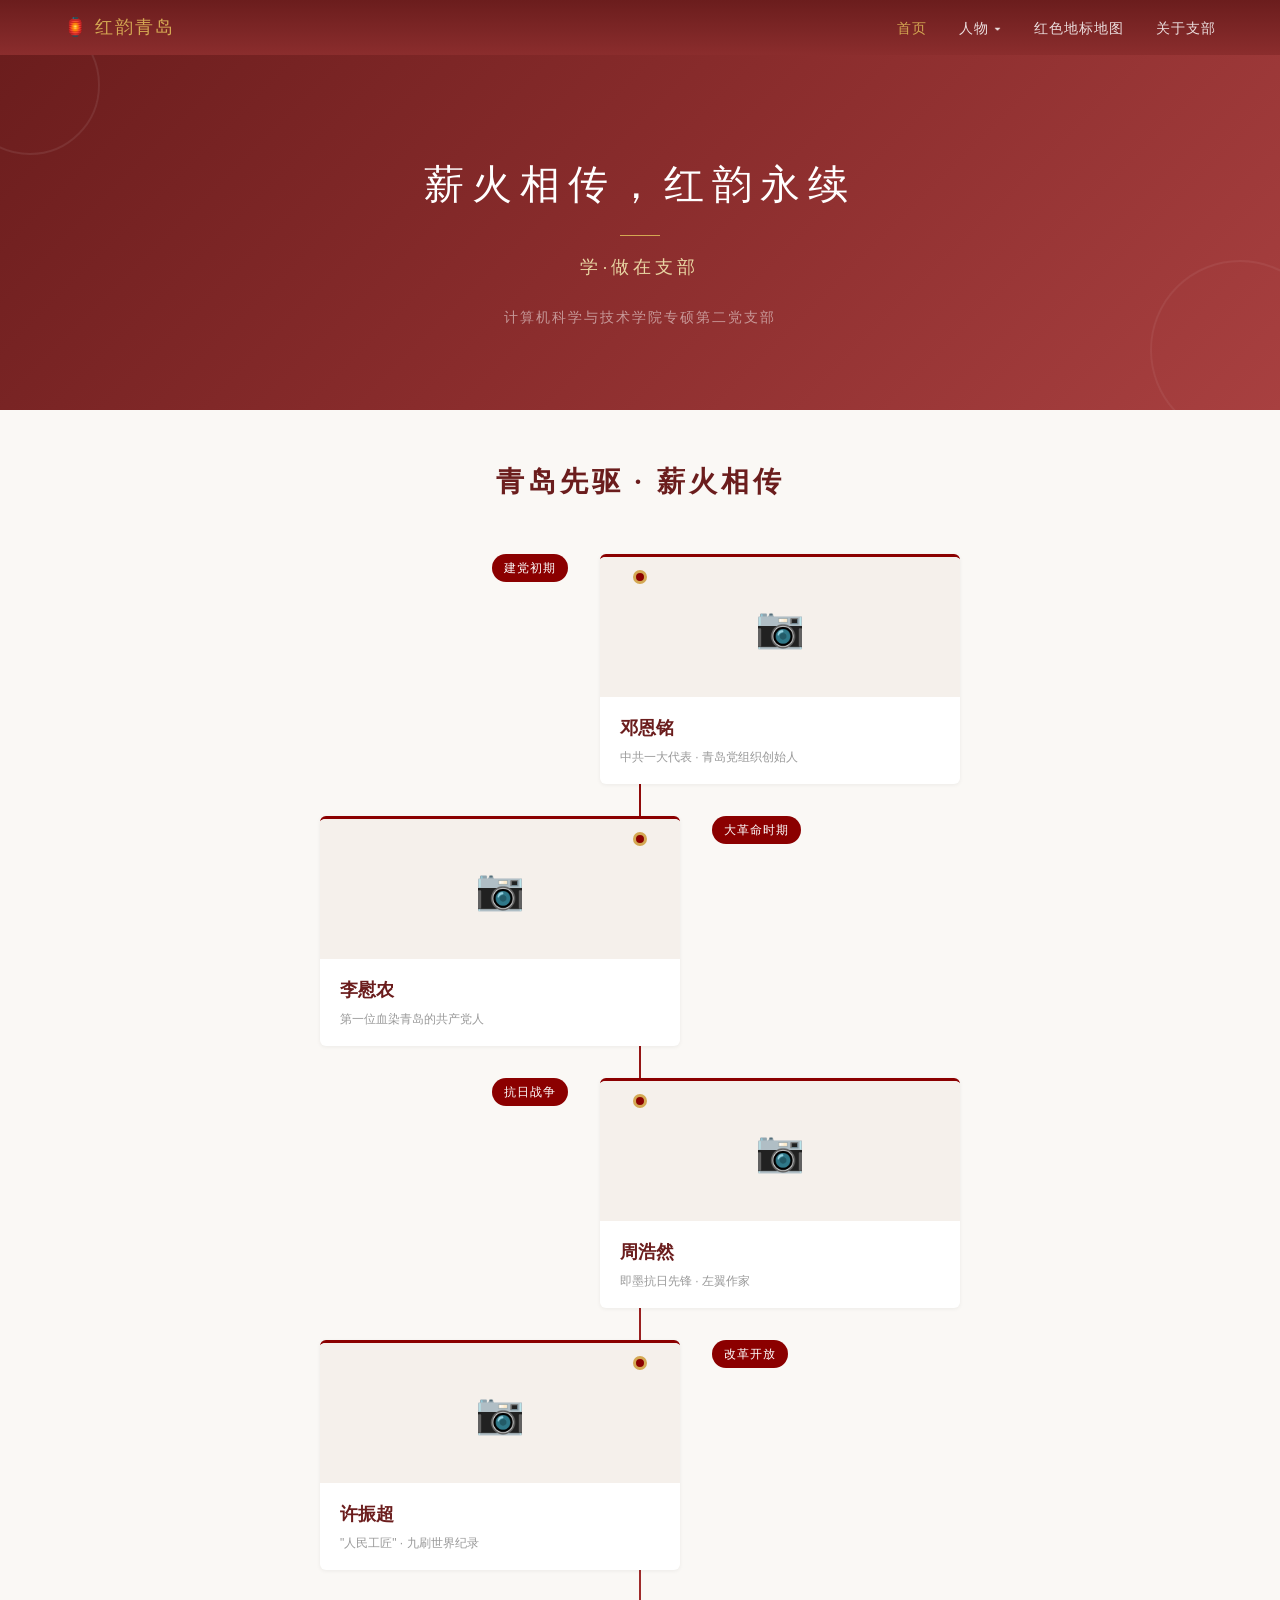
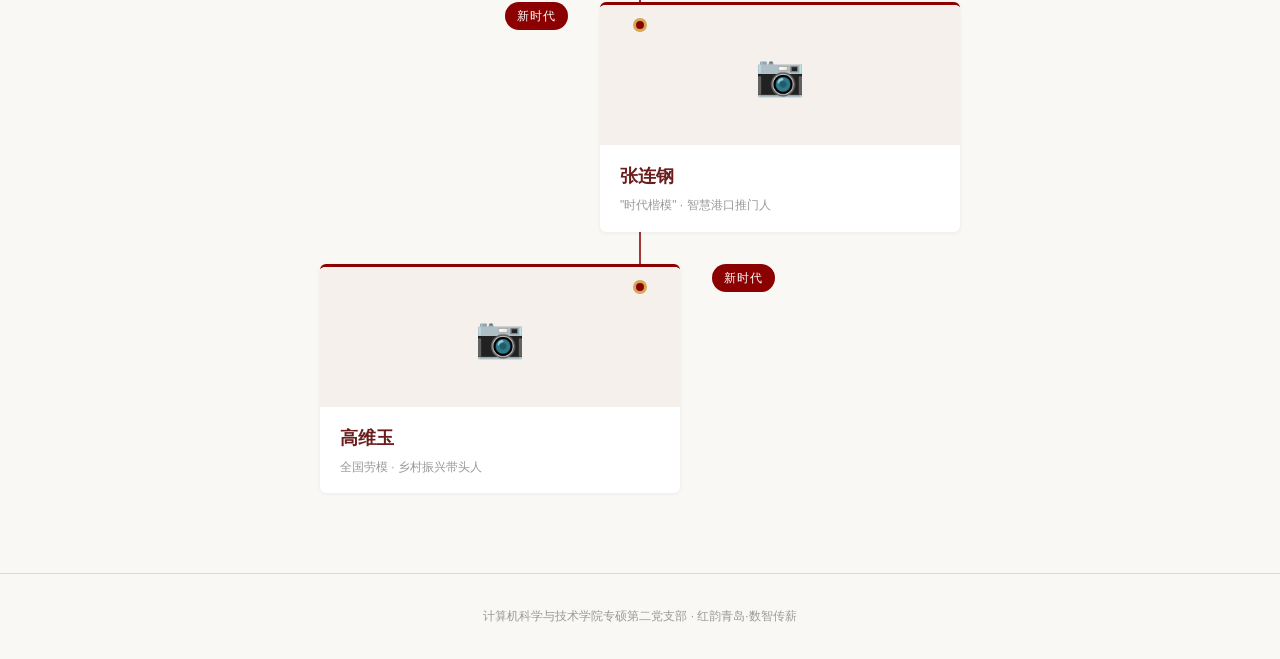
==== index.html @ 759f3851 "feat: add homepage with hero banner and timeline" ====
<!DOCTYPE html>
<html lang="zh-CN">
<head>
  <meta charset="UTF-8">
  <meta name="viewport" content="width=device-width, initial-scale=1.0">
  <title>红韵青岛·数智传薪</title>
  <link rel="stylesheet" href="css/style.css">
</head>
<body>

  <nav class="nav">
    <div class="container">
      <a href="index.html" class="nav-brand">🏮 红韵青岛</a>
      <button class="nav-toggle" aria-label="菜单">☰</button>
      <ul class="nav-links">
        <li><a href="index.html" class="active">首页</a></li>
        <li class="nav-dropdown">
          <a href="#">人物 ▾</a>
          <div class="nav-dropdown-menu">
            <div class="dropdown-period">建党初期 / 大革命</div>
            <a href="characters/dengenming.html">邓恩铭</a>
            <a href="characters/liweinong.html">李慰农</a>
            <div class="dropdown-period">抗日战争</div>
            <a href="characters/zhouhaoran.html">周浩然</a>
            <div class="dropdown-period">改革开放</div>
            <a href="characters/xuzhenchao.html">许振超</a>
            <div class="dropdown-period">新时代</div>
            <a href="characters/zhangliangang.html">张连钢</a>
            <a href="characters/gaoweiyu.html">高维玉</a>
          </div>
        </li>
        <li><a href="map.html">红色地标地图</a></li>
        <li><a href="about.html">关于支部</a></li>
      </ul>
    </div>
  </nav>

  <section class="hero">
    <div class="hero-content">
      <h1>薪火相传，红韵永续</h1>
      <div class="hero-divider"></div>
      <p class="subtitle">学·做在支部</p>
      <p class="branch-name">计算机科学与技术学院专硕第二党支部</p>
    </div>
  </section>

  <section class="timeline-section">
    <div class="container">
      <h2 class="serif">青岛先驱 · 薪火相传</h2>
      <div class="home-timeline" id="home-timeline"></div>
    </div>
  </section>

  <footer style="text-align:center;padding:2rem 0;color:var(--color-text-muted);font-size:var(--font-size-xs);border-top:1px solid var(--color-border);">
    <p>计算机科学与技术学院专硕第二党支部 · 红韵青岛·数智传薪</p>
  </footer>

  <script src="js/data.js"></script>
  <script src="js/main.js"></script>
  <script>
    document.addEventListener('DOMContentLoaded', function() {
      renderHomeTimeline();
    });
  </script>
</body>
</html>
---- css/style.css ----
/* === CSS Custom Properties === */
:root {
  /* 主色调 */
  --color-primary-dark: #6B1D1D;
  --color-primary: #8B2D2D;
  --color-primary-light: #A84040;
  --color-accent: #8B0000;
  --color-gold: #D4A853;
  --color-gold-light: #E8D5A3;

  /* 中性色 */
  --color-bg: #FAF8F5;
  --color-bg-warm: #F5F0EB;
  --color-white: #FFFFFF;
  --color-text: #333333;
  --color-text-light: #555555;
  --color-text-muted: #999999;
  --color-border: #E0D8CC;

  /* 排版 */
  --font-heading: 'Noto Serif SC', 'STSong', 'SimSun', 'Songti SC', serif;
  --font-body: 'Noto Sans SC', 'PingFang SC', 'Microsoft YaHei', 'Helvetica Neue', sans-serif;
  --font-size-xs: 0.75rem;
  --font-size-sm: 0.875rem;
  --font-size-base: 1rem;
  --font-size-lg: 1.125rem;
  --font-size-xl: 1.375rem;
  --font-size-2xl: 1.75rem;
  --font-size-3xl: 2.25rem;

  /* 间距 */
  --space-xs: 0.25rem;
  --space-sm: 0.5rem;
  --space-md: 1rem;
  --space-lg: 1.5rem;
  --space-xl: 2rem;
  --space-2xl: 3rem;

  /* 圆角 */
  --radius-sm: 4px;
  --radius-md: 6px;
  --radius-lg: 8px;

  /* 阴影 */
  --shadow-sm: 0 1px 4px rgba(0,0,0,0.06);
  --shadow-md: 0 2px 8px rgba(0,0,0,0.08);
}

/* === Reset === */
*, *::before, *::after {
  box-sizing: border-box;
  margin: 0;
  padding: 0;
}

html { font-size: 16px; scroll-behavior: smooth; }

body {
  font-family: var(--font-body);
  color: var(--color-text);
  background: var(--color-bg);
  line-height: 1.7;
  -webkit-font-smoothing: antialiased;
}

a { color: var(--color-accent); text-decoration: none; }
a:hover { text-decoration: underline; }
img { max-width: 100%; height: auto; display: block; }

/* === Typography === */
h1, h2, h3, h4 { font-family: var(--font-heading); color: var(--color-primary-dark); }
.serif { font-family: var(--font-heading); }

/* === Layout Utilities === */
.container {
  max-width: 1200px;
  margin: 0 auto;
  padding: 0 var(--space-lg);
}

.section {
  padding: var(--space-2xl) 0;
}

/* === Grid Helpers === */
.grid-2 { display: grid; grid-template-columns: repeat(2, 1fr); gap: var(--space-lg); }
.grid-3 { display: grid; grid-template-columns: repeat(3, 1fr); gap: var(--space-lg); }

/* === Button Styles === */
.btn {
  display: inline-block;
  padding: 0.5rem 1.25rem;
  border: 1px solid var(--color-accent);
  color: var(--color-accent);
  border-radius: var(--radius-sm);
  font-size: var(--font-size-sm);
  cursor: pointer;
  transition: all 0.2s;
  letter-spacing: 0.5px;
}
.btn:hover {
  background: var(--color-accent);
  color: var(--color-white);
  text-decoration: none;
}

/* === Navigation === */
.nav {
  background: linear-gradient(180deg, var(--color-primary-dark), var(--color-primary));
  padding: 0.75rem 0;
  position: sticky;
  top: 0;
  z-index: 100;
}

.nav .container {
  display: flex;
  align-items: center;
  justify-content: space-between;
}

.nav-brand {
  font-family: var(--font-heading);
  color: var(--color-gold);
  font-size: var(--font-size-lg);
  letter-spacing: 2px;
}
.nav-brand:hover { text-decoration: none; }

.nav-links {
  display: flex;
  gap: var(--space-xl);
  list-style: none;
}

.nav-links a {
  color: rgba(255,255,255,0.85);
  font-size: var(--font-size-sm);
  letter-spacing: 1px;
  transition: color 0.2s;
}
.nav-links a:hover,
.nav-links a.active {
  color: var(--color-gold);
  text-decoration: none;
}

/* 人物下拉 */
.nav-dropdown {
  position: relative;
}

.nav-dropdown-menu {
  display: none;
  position: absolute;
  top: 100%;
  left: 0;
  background: var(--color-white);
  border-radius: var(--radius-sm);
  box-shadow: var(--shadow-md);
  min-width: 180px;
  padding: var(--space-sm) 0;
  z-index: 200;
}

.nav-dropdown:hover .nav-dropdown-menu {
  display: block;
}

.nav-dropdown-menu a {
  display: block;
  padding: 0.5rem 1.25rem;
  color: var(--color-text) !important;
  font-size: var(--font-size-sm);
}
.nav-dropdown-menu a:hover {
  background: var(--color-bg-warm);
  color: var(--color-accent) !important;
}

.dropdown-period {
  padding: 0.5rem 1.25rem 0.25rem;
  font-size: var(--font-size-xs);
  color: var(--color-text-muted);
  font-weight: bold;
  letter-spacing: 1px;
}

/* 移动端汉堡菜单 */
.nav-toggle {
  display: none;
  background: none;
  border: none;
  color: var(--color-gold);
  font-size: 1.5rem;
  cursor: pointer;
}

@media (max-width: 768px) {
  .nav-links {
    display: none;
    position: absolute;
    top: 100%;
    left: 0;
    right: 0;
    background: var(--color-primary-dark);
    flex-direction: column;
    padding: var(--space-md);
    gap: var(--space-sm);
  }
  .nav-links.open { display: flex; }
  .nav-toggle { display: block; }
  .nav-dropdown-menu {
    position: static;
    background: rgba(255,255,255,0.1);
    box-shadow: none;
  }
  .nav-dropdown-menu a { color: rgba(255,255,255,0.8) !important; }
}

/* === Character Detail Page === */
.char-header {
  background: linear-gradient(180deg, var(--color-primary-dark), var(--color-primary));
  color: var(--color-white);
  padding: var(--space-2xl) 0;
}

.char-header .container {
  display: flex;
  align-items: center;
  gap: var(--space-xl);
}

.char-photo {
  width: 160px;
  height: 200px;
  border-radius: var(--radius-sm);
  object-fit: cover;
  border: 3px solid var(--color-gold);
  flex-shrink: 0;
  background: var(--color-bg-warm);
}

.char-photo-placeholder {
  width: 160px;
  height: 200px;
  border-radius: var(--radius-sm);
  border: 3px solid var(--color-gold);
  flex-shrink: 0;
  background: rgba(255,255,255,0.1);
  display: flex;
  align-items: center;
  justify-content: center;
  font-size: 3rem;
  color: rgba(255,255,255,0.3);
}

.char-info h1 {
  color: var(--color-white);
  font-size: var(--font-size-3xl);
  margin-bottom: var(--space-xs);
}

.char-info .identity {
  color: var(--color-gold-light);
  font-size: var(--font-size-base);
  margin-bottom: var(--space-xs);
}

.char-info .lifespan {
  color: rgba(255,255,255,0.6);
  font-size: var(--font-size-sm);
}

.char-quote {
  margin-top: var(--space-md);
  padding-left: var(--space-md);
  border-left: 3px solid var(--color-gold);
  font-family: var(--font-heading);
  font-style: italic;
  color: var(--color-gold-light);
  font-size: var(--font-size-lg);
}

/* === Tab Navigation === */
.tabs-nav {
  display: flex;
  border-bottom: 2px solid var(--color-border);
  background: var(--color-white);
}

.tabs-nav .container {
  display: flex;
  gap: 0;
}

.tab-btn {
  padding: 0.875rem 1.75rem;
  background: none;
  border: none;
  border-bottom: 2px solid transparent;
  margin-bottom: -2px;
  font-family: var(--font-body);
  font-size: var(--font-size-sm);
  color: var(--color-text-light);
  cursor: pointer;
  transition: all 0.2s;
  letter-spacing: 1px;
}

.tab-btn:hover { color: var(--color-accent); }

.tab-btn.active {
  color: var(--color-accent);
  border-bottom-color: var(--color-accent);
  font-weight: bold;
}

.tab-content { display: none; }
.tab-content.active { display: block; }

.tab-panel {
  padding: var(--space-2xl) 0;
  min-height: 300px;
}

/* === Tab 1: 生平 (Bio) === */
.bio-layout {
  display: flex;
  gap: var(--space-xl);
  align-items: flex-start;
}

.bio-sidebar {
  width: 220px;
  flex-shrink: 0;
}

.bio-photo {
  width: 100%;
  height: 260px;
  object-fit: cover;
  border-radius: var(--radius-sm);
  margin-bottom: var(--space-md);
  background: var(--color-bg-warm);
}

.bio-photo-placeholder {
  width: 100%;
  height: 260px;
  border-radius: var(--radius-sm);
  margin-bottom: var(--space-md);
  background: var(--color-bg-warm);
  display: flex;
  align-items: center;
  justify-content: center;
  font-size: 3rem;
  color: var(--color-border);
  border: 1px solid var(--color-border);
}

.info-table {
  width: 100%;
  border-collapse: collapse;
  background: var(--color-white);
  border-radius: var(--radius-sm);
  overflow: hidden;
  box-shadow: var(--shadow-sm);
}

.info-table td {
  padding: 0.625rem 0.875rem;
  font-size: var(--font-size-sm);
  border-bottom: 1px solid var(--color-bg-warm);
}

.info-table td:first-child {
  color: var(--color-accent);
  font-weight: bold;
  width: 35%;
  font-size: var(--font-size-xs);
}

.info-table td:last-child {
  color: var(--color-primary-dark);
}

.bio-timeline {
  flex: 1;
  position: relative;
  padding-left: 1.5rem;
  border-left: 2px solid var(--color-accent);
}

.timeline-item {
  position: relative;
  margin-bottom: 1.5rem;
}

.timeline-item::before {
  content: '';
  position: absolute;
  left: -1.65rem;
  top: 0.35rem;
  width: 10px;
  height: 10px;
  background: var(--color-accent);
  border: 2px solid var(--color-gold);
  border-radius: 50%;
}

.timeline-year {
  font-size: var(--font-size-xs);
  color: var(--color-accent);
  font-weight: bold;
  margin-bottom: 0.25rem;
}

.timeline-text {
  color: var(--color-text-light);
  line-height: 1.7;
}

/* === Tab 2: 故事 (Stories) === */
.story-item {
  background: var(--color-white);
  border-radius: var(--radius-md);
  box-shadow: var(--shadow-sm);
  margin-bottom: var(--space-md);
  overflow: hidden;
}

.story-header {
  padding: 1rem 1.5rem;
  display: flex;
  justify-content: space-between;
  align-items: center;
  cursor: pointer;
  border-bottom: 1px solid transparent;
  transition: background 0.2s;
}

.story-header:hover { background: var(--color-bg-warm); }

.story-header.open { border-bottom-color: var(--color-border); }

.story-number {
  font-size: var(--font-size-xs);
  color: var(--color-accent);
  font-weight: bold;
  letter-spacing: 1px;
}

.story-title {
  font-weight: bold;
  color: var(--color-primary-dark);
  margin-left: 0.75rem;
}

.story-arrow {
  color: var(--color-text-muted);
  font-size: var(--font-size-xs);
  margin-left: auto;
}

.story-header.open .story-arrow { color: var(--color-accent); }

.story-body {
  display: none;
  padding: 1.5rem;
  background: var(--color-bg);
}

.story-body.open {
  display: flex;
  gap: var(--space-lg);
}

.story-text {
  flex: 1;
  color: var(--color-text-light);
  line-height: 1.9;
}

.story-image {
  width: 200px;
  height: 150px;
  object-fit: cover;
  border-radius: var(--radius-sm);
  flex-shrink: 0;
  background: var(--color-bg-warm);
}

.story-image-placeholder {
  width: 200px;
  height: 150px;
  border-radius: var(--radius-sm);
  flex-shrink: 0;
  background: var(--color-bg-warm);
  display: flex;
  align-items: center;
  justify-content: center;
  font-size: 2rem;
  color: var(--color-border);
  border: 1px solid var(--color-border);
}

/* === Tab 3: 红色印记 (Landmarks) === */
.landmark-card {
  display: flex;
  background: var(--color-white);
  border-radius: var(--radius-md);
  box-shadow: var(--shadow-sm);
  overflow: hidden;
  margin-bottom: var(--space-lg);
  cursor: pointer;
  transition: box-shadow 0.2s;
}

.landmark-card:hover { box-shadow: var(--shadow-md); }

.landmark-image {
  width: 180px;
  min-height: 150px;
  object-fit: cover;
  flex-shrink: 0;
  background: var(--color-bg-warm);
}

.landmark-image-placeholder {
  width: 180px;
  min-height: 150px;
  flex-shrink: 0;
  background: var(--color-bg-warm);
  display: flex;
  align-items: center;
  justify-content: center;
  font-size: 2rem;
  color: var(--color-border);
}

.landmark-info {
  padding: 1.25rem;
  flex: 1;
}

.landmark-info h3 {
  margin-bottom: 0.25rem;
  font-size: var(--font-size-lg);
}

.landmark-address {
  color: var(--color-accent);
  font-size: var(--font-size-sm);
  margin-bottom: 0.5rem;
}

.landmark-desc {
  color: var(--color-text-light);
  font-size: var(--font-size-sm);
  line-height: 1.7;
  margin-bottom: 0.5rem;
}

.landmark-meta {
  font-size: var(--font-size-xs);
  color: var(--color-accent);
}

/* === Tab 4: 影像资料 (Media) === */
.media-list {
  background: var(--color-white);
  border-radius: var(--radius-sm);
  box-shadow: var(--shadow-sm);
}

.media-item {
  display: flex;
  align-items: center;
  justify-content: space-between;
  padding: 0.875rem 1.5rem;
  border-bottom: 1px solid var(--color-bg-warm);
}

.media-item:last-child { border-bottom: none; }

.media-left {
  display: flex;
  align-items: center;
  gap: 0.75rem;
}

.media-icon { font-size: 1.25rem; }

.media-info h4 {
  font-size: var(--font-size-sm);
  margin-bottom: 0.125rem;
}

.media-source {
  font-size: var(--font-size-xs);
  color: var(--color-text-muted);
}

.media-link { flex-shrink: 0; }

/* === Homepage === */
.hero {
  background: linear-gradient(135deg, var(--color-primary-dark), var(--color-primary), var(--color-primary-light));
  padding: 6rem 0 5rem;
  text-align: center;
  color: var(--color-white);
  position: relative;
  overflow: hidden;
}

.hero::before {
  content: '';
  position: absolute;
  top: -40px; left: -40px;
  width: 140px; height: 140px;
  border: 2px solid rgba(255,255,255,0.08);
  border-radius: 50%;
}

.hero::after {
  content: '';
  position: absolute;
  bottom: -30px; right: -50px;
  width: 180px; height: 180px;
  border: 2px solid rgba(255,255,255,0.06);
  border-radius: 50%;
}

.hero-content { position: relative; z-index: 1; }

.hero h1 {
  color: var(--color-white);
  font-size: 2.5rem;
  letter-spacing: 8px;
  margin-bottom: 0.75rem;
  font-weight: normal;
}

.hero .subtitle {
  color: var(--color-gold-light);
  font-size: var(--font-size-lg);
  letter-spacing: 4px;
  margin-bottom: 0.5rem;
}

.hero .branch-name {
  color: rgba(255,255,255,0.5);
  font-size: var(--font-size-sm);
  margin-top: 1.5rem;
  letter-spacing: 2px;
}

.hero-divider {
  width: 40px;
  height: 1px;
  background: var(--color-gold);
  margin: 1rem auto;
}

.timeline-section { padding: var(--space-2xl) 0; }

.timeline-section h2 {
  text-align: center;
  margin-bottom: var(--space-2xl);
  font-size: var(--font-size-2xl);
  letter-spacing: 4px;
}

.home-timeline {
  position: relative;
  max-width: 800px;
  margin: 0 auto;
}

.home-timeline::before {
  content: '';
  position: absolute;
  left: 50%;
  top: 0;
  bottom: 0;
  width: 2px;
  background: linear-gradient(to bottom, var(--color-accent), var(--color-primary-light));
  transform: translateX(-50%);
}

.home-timeline-item {
  display: flex;
  align-items: flex-start;
  margin-bottom: var(--space-xl);
  position: relative;
}

.home-timeline-item:nth-child(odd) { flex-direction: row; }
.home-timeline-item:nth-child(even) { flex-direction: row-reverse; }

.timeline-card {
  width: 45%;
  background: var(--color-white);
  border-radius: var(--radius-md);
  box-shadow: var(--shadow-sm);
  overflow: hidden;
  border-top: 3px solid var(--color-accent);
  cursor: pointer;
  transition: box-shadow 0.2s, transform 0.2s;
}

.timeline-card:hover {
  box-shadow: var(--shadow-md);
  transform: translateY(-2px);
}

.timeline-card-image {
  height: 140px;
  background: var(--color-bg-warm);
  display: flex;
  align-items: center;
  justify-content: center;
  font-size: 2.5rem;
  color: var(--color-border);
}

.timeline-card-body { padding: 1rem 1.25rem; }

.timeline-card-body h3 {
  font-size: var(--font-size-lg);
  margin-bottom: 0.25rem;
  color: var(--color-primary-dark);
}

.timeline-card-body .card-identity {
  font-size: var(--font-size-xs);
  color: var(--color-text-muted);
}

.timeline-dot {
  position: absolute;
  left: 50%;
  top: 1rem;
  width: 14px;
  height: 14px;
  background: var(--color-accent);
  border: 3px solid var(--color-gold);
  border-radius: 50%;
  transform: translateX(-50%);
  z-index: 1;
}

.timeline-period-label {
  width: 45%;
  display: flex;
  align-items: center;
}

.home-timeline-item:nth-child(odd) .timeline-period-label {
  justify-content: flex-end;
  padding-right: var(--space-xl);
}

.home-timeline-item:nth-child(even) .timeline-period-label {
  padding-left: var(--space-xl);
}

.period-badge {
  display: inline-block;
  padding: 0.25rem 0.75rem;
  background: var(--color-accent);
  color: var(--color-white);
  font-size: var(--font-size-xs);
  border-radius: 100px;
  letter-spacing: 1px;
}
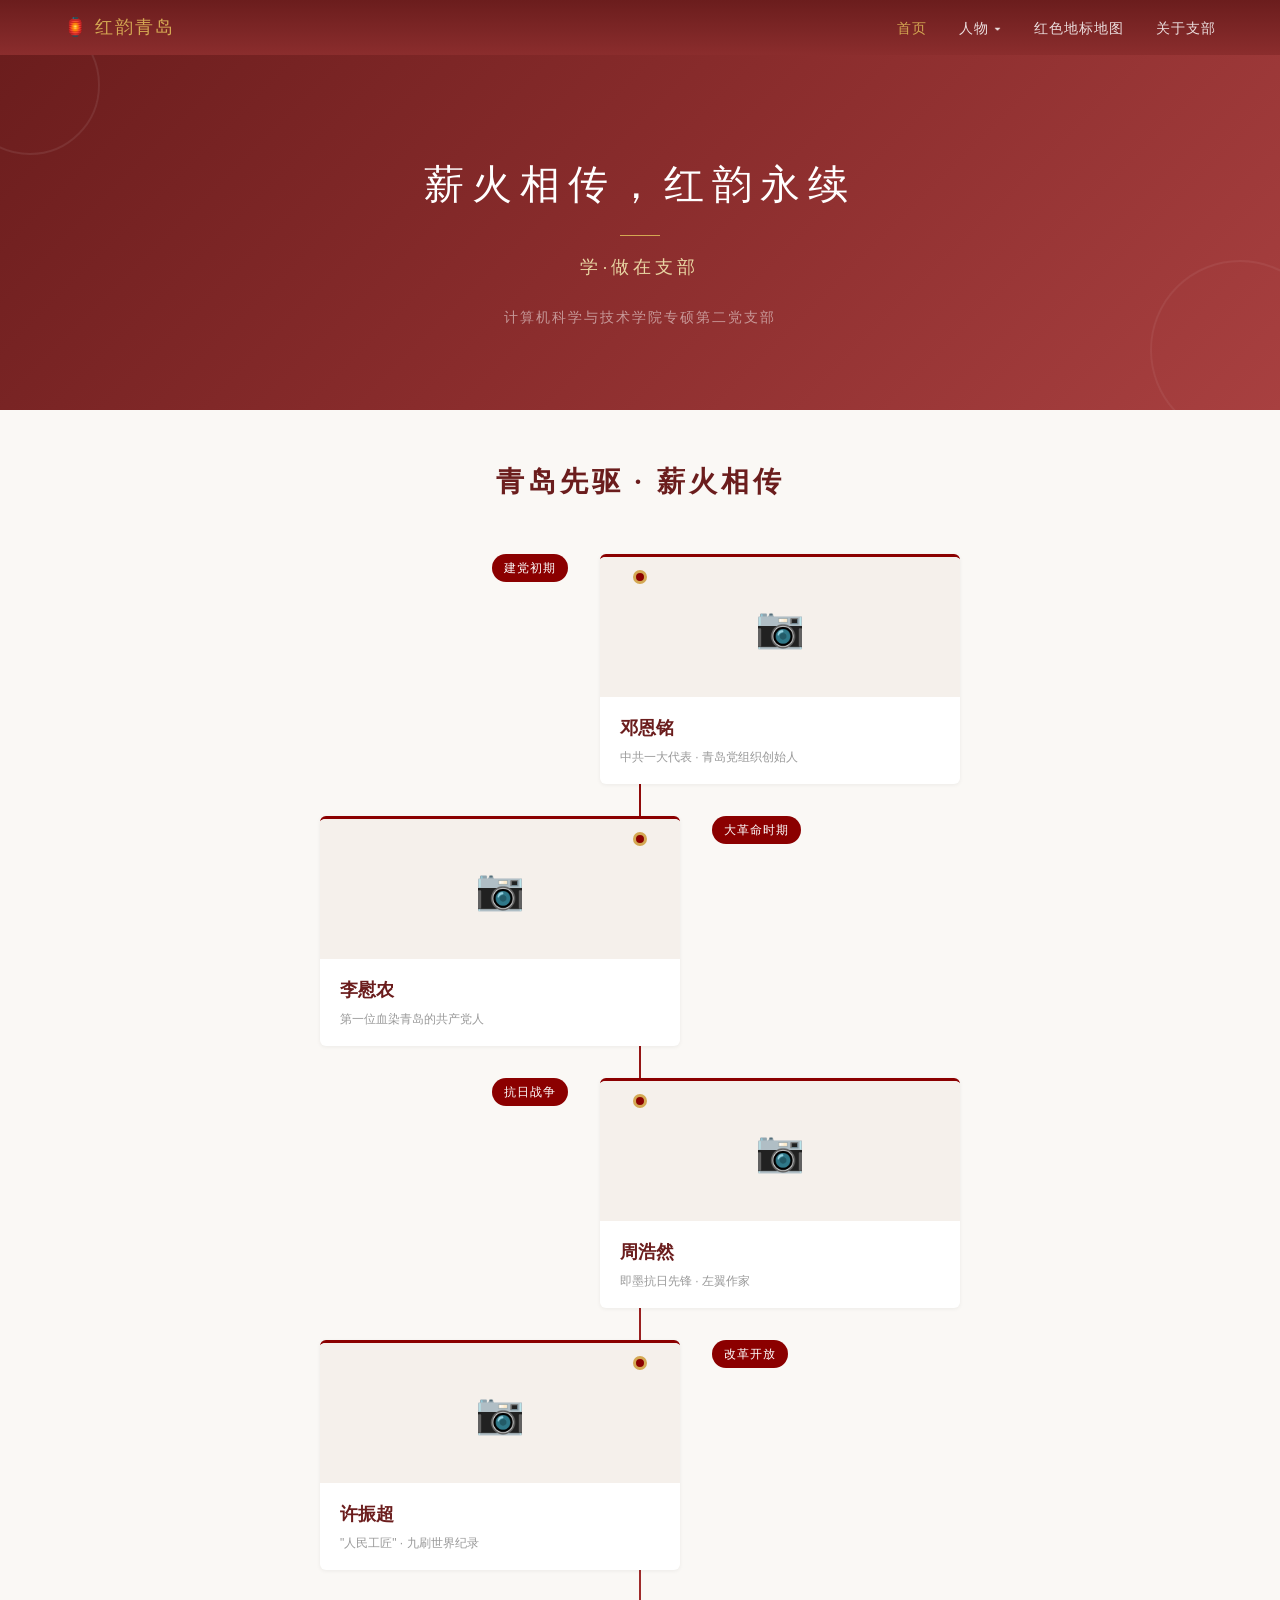
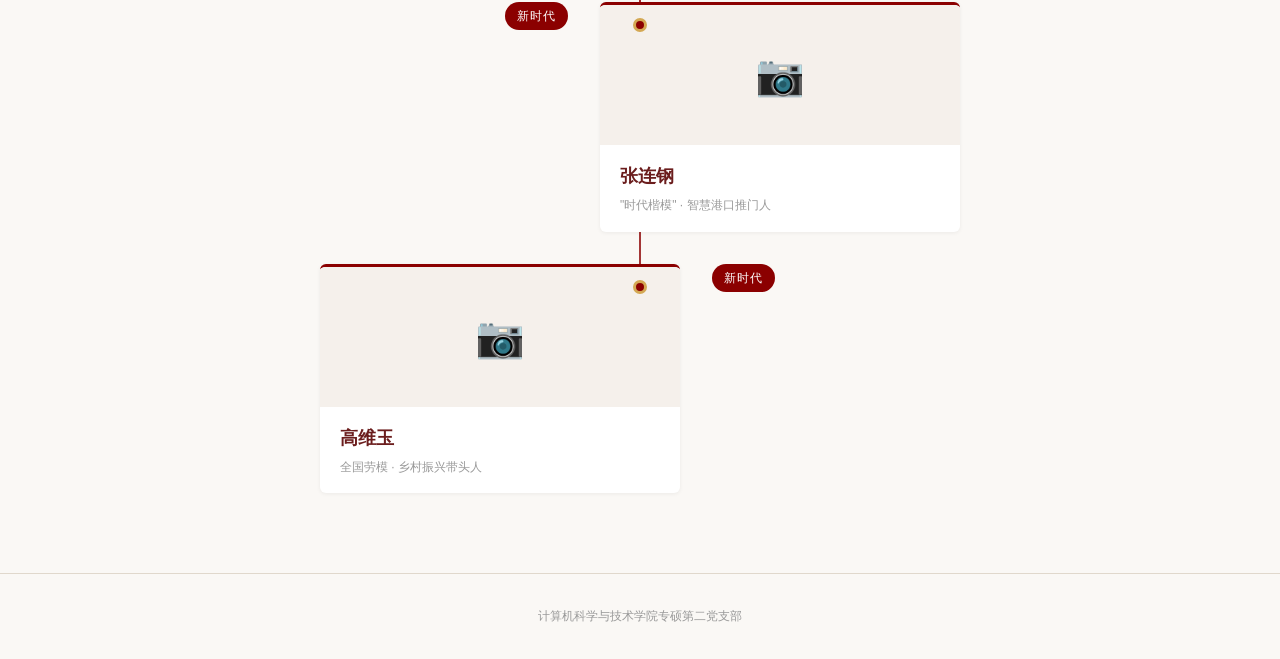
==== commit ff8eb02b: "fix: footer text, timeline formatting, broken media link" ====
--- a/index.html
+++ b/index.html
@@ -52,7 +52,7 @@
   </section>
 
   <footer style="text-align:center;padding:2rem 0;color:var(--color-text-muted);font-size:var(--font-size-xs);border-top:1px solid var(--color-border);">
-    <p>计算机科学与技术学院专硕第二党支部 · 红韵青岛·数智传薪</p>
+    <p>计算机科学与技术学院专硕第二党支部</p>
   </footer>
 
   <script src="js/data.js"></script>
--- a/css/style.css
+++ b/css/style.css
@@ -81,10 +81,6 @@
 .section {
   padding: var(--space-2xl) 0;
 }
-
-/* === Grid Helpers === */
-.grid-2 { display: grid; grid-template-columns: repeat(2, 1fr); gap: var(--space-lg); }
-.grid-3 { display: grid; grid-template-columns: repeat(3, 1fr); gap: var(--space-lg); }
 
 /* === Button Styles === */
 .btn {
@@ -775,3 +771,230 @@
   border-radius: 100px;
   letter-spacing: 1px;
 }
+
+/* === Map Page === */
+#map {
+  height: 500px;
+  border-radius: var(--radius-sm);
+}
+
+.map-sidebar {
+  display: flex;
+  gap: var(--space-lg);
+}
+
+.landmark-list {
+  width: 340px;
+  flex-shrink: 0;
+  max-height: 500px;
+  overflow-y: auto;
+  background: var(--color-white);
+  border-radius: var(--radius-sm);
+  box-shadow: var(--shadow-sm);
+}
+
+.landmark-list-item {
+  padding: 0.75rem 1rem;
+  border-left: 3px solid transparent;
+  cursor: pointer;
+  border-bottom: 1px solid var(--color-bg-warm);
+  transition: all 0.2s;
+}
+
+.landmark-list-item:hover,
+.landmark-list-item.active {
+  border-left-color: var(--color-accent);
+  background: var(--color-bg-warm);
+}
+
+.landmark-list-item h4 {
+  font-size: var(--font-size-sm);
+  margin-bottom: 0.125rem;
+}
+
+.landmark-list-item p {
+  font-size: var(--font-size-xs);
+  color: var(--color-text-muted);
+}
+
+/* === About Page === */
+.about-section {
+  max-width: 800px;
+  margin: 0 auto;
+}
+
+.about-section h2 {
+  font-size: var(--font-size-2xl);
+  margin-bottom: var(--space-lg);
+  text-align: center;
+  letter-spacing: 4px;
+}
+
+.about-intro {
+  background: var(--color-white);
+  padding: var(--space-xl);
+  border-radius: var(--radius-md);
+  box-shadow: var(--shadow-sm);
+  line-height: 1.9;
+  margin-bottom: var(--space-2xl);
+  border-left: 4px solid var(--color-accent);
+}
+
+.photo-wall {
+  display: grid;
+  grid-template-columns: repeat(3, 1fr);
+  gap: var(--space-md);
+  margin-bottom: var(--space-2xl);
+}
+
+.photo-wall-item {
+  aspect-ratio: 4 / 3;
+  background: var(--color-bg-warm);
+  border-radius: var(--radius-sm);
+  display: flex;
+  align-items: center;
+  justify-content: center;
+  font-size: 2rem;
+  color: var(--color-border);
+  border: 1px solid var(--color-border);
+  overflow: hidden;
+}
+
+.photo-wall-item img {
+  width: 100%;
+  height: 100%;
+  object-fit: cover;
+}
+
+.qrcode-section {
+  text-align: center;
+  padding: var(--space-xl);
+  background: var(--color-white);
+  border-radius: var(--radius-md);
+  box-shadow: var(--shadow-sm);
+}
+
+.qrcode-section h3 {
+  margin-bottom: var(--space-md);
+}
+
+.qrcode-placeholder {
+  width: 180px;
+  height: 180px;
+  margin: 0 auto;
+  background: var(--color-bg-warm);
+  border-radius: var(--radius-sm);
+  display: flex;
+  align-items: center;
+  justify-content: center;
+  font-size: 3rem;
+  color: var(--color-border);
+  border: 1px solid var(--color-border);
+}
+
+.qrcode-placeholder img {
+  width: 100%;
+  height: 100%;
+  object-fit: contain;
+}
+
+/* === Responsive === */
+@media (max-width: 768px) {
+  :root {
+    --font-size-3xl: 1.75rem;
+    --font-size-2xl: 1.5rem;
+  }
+
+  /* 首页 Hero */
+  .hero { padding: 3rem 0 2.5rem; }
+  .hero h1 { font-size: 1.5rem; letter-spacing: 4px; }
+  .hero .subtitle { font-size: var(--font-size-sm); }
+
+  /* 首页时间轴 -> 改为左对齐单列 */
+  .home-timeline::before { left: 20px; }
+  .home-timeline-item {
+    flex-direction: row !important;
+    padding-left: 3rem;
+  }
+  .home-timeline-item:nth-child(odd),
+  .home-timeline-item:nth-child(even) {
+    flex-direction: row !important;
+  }
+  .timeline-dot { left: 20px; }
+  .timeline-card { width: 100%; }
+  .timeline-period-label { display: none; }
+
+  /* 人物详情页 */
+  .char-header .container {
+    flex-direction: column;
+    text-align: center;
+  }
+  .char-photo, .char-photo-placeholder {
+    width: 120px;
+    height: 150px;
+  }
+  .bio-layout { flex-direction: column; }
+  .bio-sidebar {
+    width: 100%;
+    display: flex;
+    gap: var(--space-md);
+    flex-direction: row;
+  }
+  .bio-photo, .bio-photo-placeholder {
+    width: 120px;
+    height: 150px;
+    flex-shrink: 0;
+  }
+  .info-table { flex: 1; }
+
+  .story-body.open { flex-direction: column; }
+  .story-image, .story-image-placeholder {
+    width: 100%;
+    height: 180px;
+  }
+
+  .landmark-card { flex-direction: column; }
+  .landmark-image, .landmark-image-placeholder {
+    width: 100%;
+    height: 180px;
+  }
+
+  .media-item {
+    flex-direction: column;
+    align-items: flex-start;
+    gap: var(--space-sm);
+  }
+
+  /* Tabs */
+  .tabs-nav .container {
+    overflow-x: auto;
+    -webkit-overflow-scrolling: touch;
+  }
+  .tab-btn {
+    padding: 0.625rem 1rem;
+    font-size: var(--font-size-xs);
+    white-space: nowrap;
+  }
+
+  /* 地图页 */
+  .map-sidebar { flex-direction: column; }
+  .landmark-list {
+    width: 100%;
+    max-height: 200px;
+  }
+  #map { height: 350px; }
+
+  /* 关于页 */
+  .photo-wall { grid-template-columns: repeat(2, 1fr); }
+}
+
+@media (max-width: 480px) {
+  .hero h1 { font-size: 1.25rem; letter-spacing: 2px; }
+  .container { padding: 0 var(--space-md); }
+  .photo-wall { grid-template-columns: repeat(2, 1fr); }
+  .bio-sidebar { flex-direction: column; }
+  .bio-photo, .bio-photo-placeholder {
+    width: 100%;
+    height: 200px;
+  }
+}
